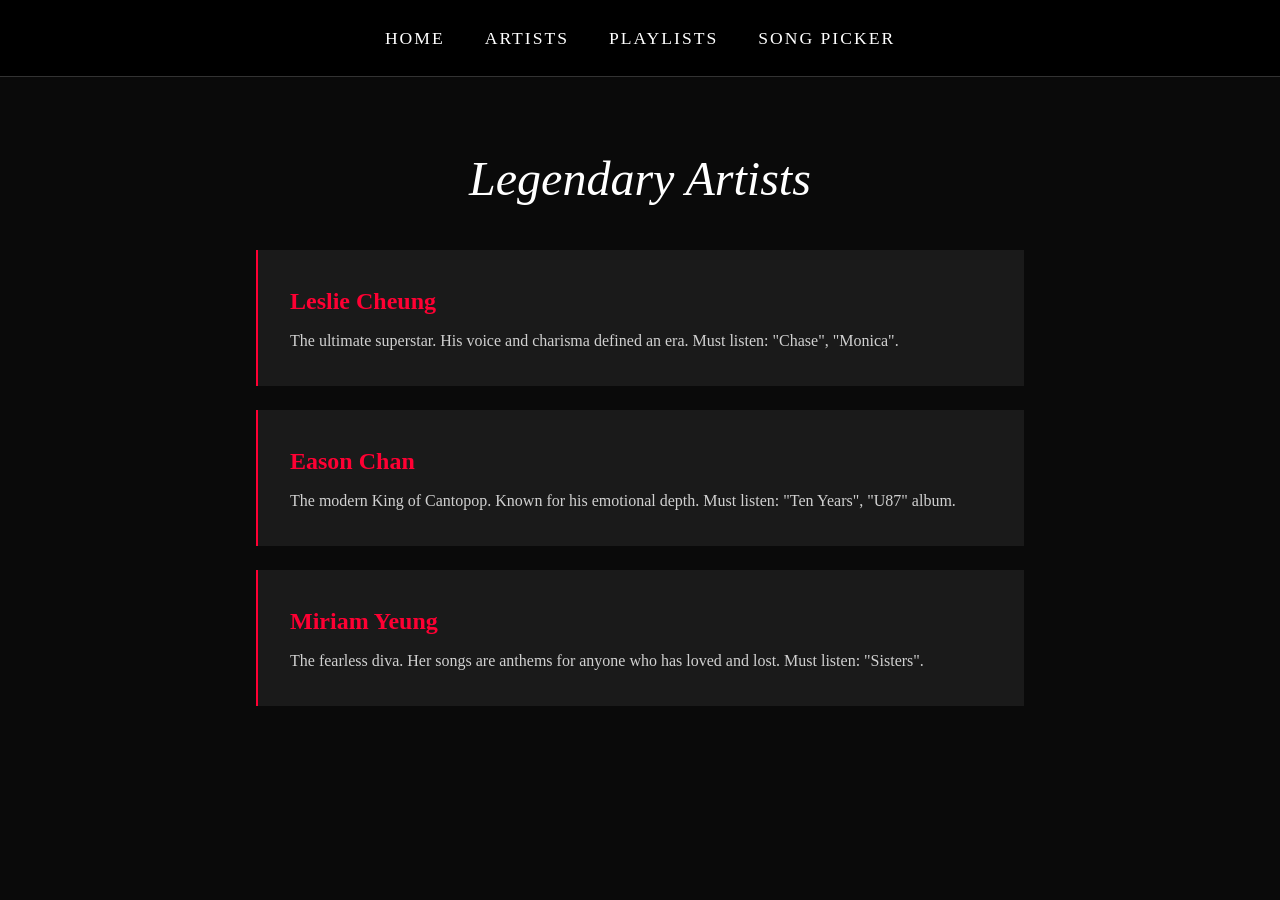
==== artists.html @ dc7f7a0a "Initial commit: Cantopop music website" ====
<!DOCTYPE html>
<html lang="en">
<head>
    <meta charset="UTF-8"><meta name="viewport" content="width=device-width, initial-scale=1.0">
    <title>Artists - Echoes of Hong Kong</title><link rel="stylesheet" href="style.css">
</head>
<body>
    <nav>
        <a href="index.html">Home</a>
        <a href="artists.html">Artists</a>
        <a href="playlists.html">Playlists</a>
        <a href="song-picker.html">Song Picker</a>
    </nav>
    <div class="container">
        <h1>Legendary Artists</h1>
        <div class="card">
            <h2>Leslie Cheung</h2>
            <p>The ultimate superstar. His voice and charisma defined an era. Must listen: "Chase", "Monica".</p>
        </div>
        <div class="card">
            <h2>Eason Chan</h2>
            <p>The modern King of Cantopop. Known for his emotional depth. Must listen: "Ten Years", "U87" album.</p>
        </div>
        <div class="card">
            <h2>Miriam Yeung</h2>
            <p>The fearless diva. Her songs are anthems for anyone who has loved and lost. Must listen: "Sisters".</p>
        </div>
    </div>
</body>
</html>
---- style.css ----
:root {
    --bg-color: #0a0a0a;
    --text-color: #d1d1d1;
    --primary-color: #ff0033;
    --secondary-color: #1a1a1a;
}
* { box-sizing: border-box; margin: 0; padding: 0; font-family: 'Times New Roman', serif; }
body { background-color: var(--bg-color); color: var(--text-color); line-height: 1.6; }
nav { background-color: #000; padding: 1.5rem; display: flex; justify-content: center; gap: 40px; border-bottom: 1px solid #333; }
nav a { color: #fff; text-decoration: none; font-size: 1.1rem; letter-spacing: 2px; text-transform: uppercase; transition: color 0.3s; }
nav a:hover { color: var(--primary-color); }
.container { max-width: 800px; margin: 4rem auto; padding: 0 1rem; }
h1 { color: #fff; font-size: 3rem; margin-bottom: 2rem; text-align: center; font-weight: normal; font-style: italic; }
h2 { color: var(--primary-color); margin-bottom: 0.5rem; font-size: 1.5rem; }
.card { background: var(--secondary-color); padding: 2rem; margin-bottom: 1.5rem; border-left: 2px solid var(--primary-color); }
button { padding: 10px 30px; background: transparent; color: var(--primary-color); font-size: 1rem; font-weight: bold; border: 1px solid var(--primary-color); cursor: pointer; transition: all 0.3s; font-family: inherit; text-transform: uppercase; letter-spacing: 2px; }
button:hover { background: var(--primary-color); color: #000; }
@media (max-width: 600px) { nav { flex-direction: column; align-items: center; gap: 15px; } }
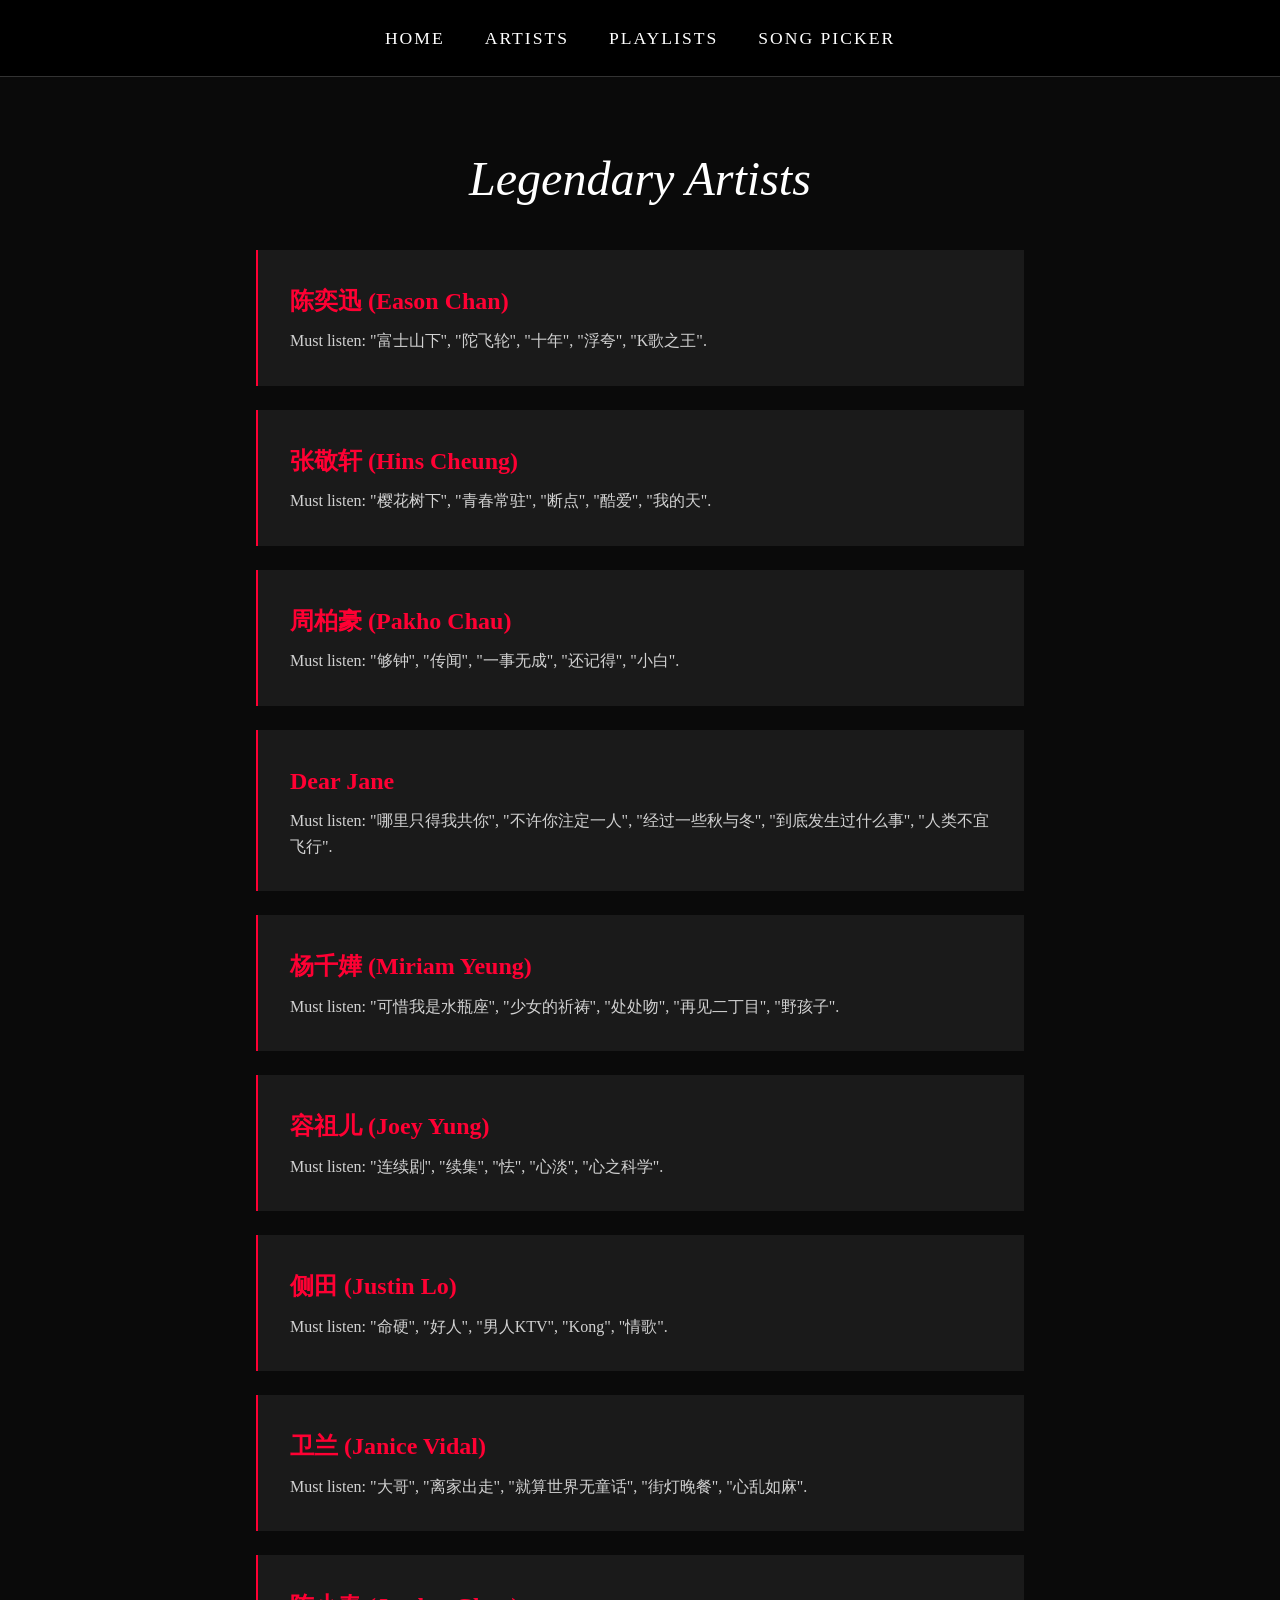
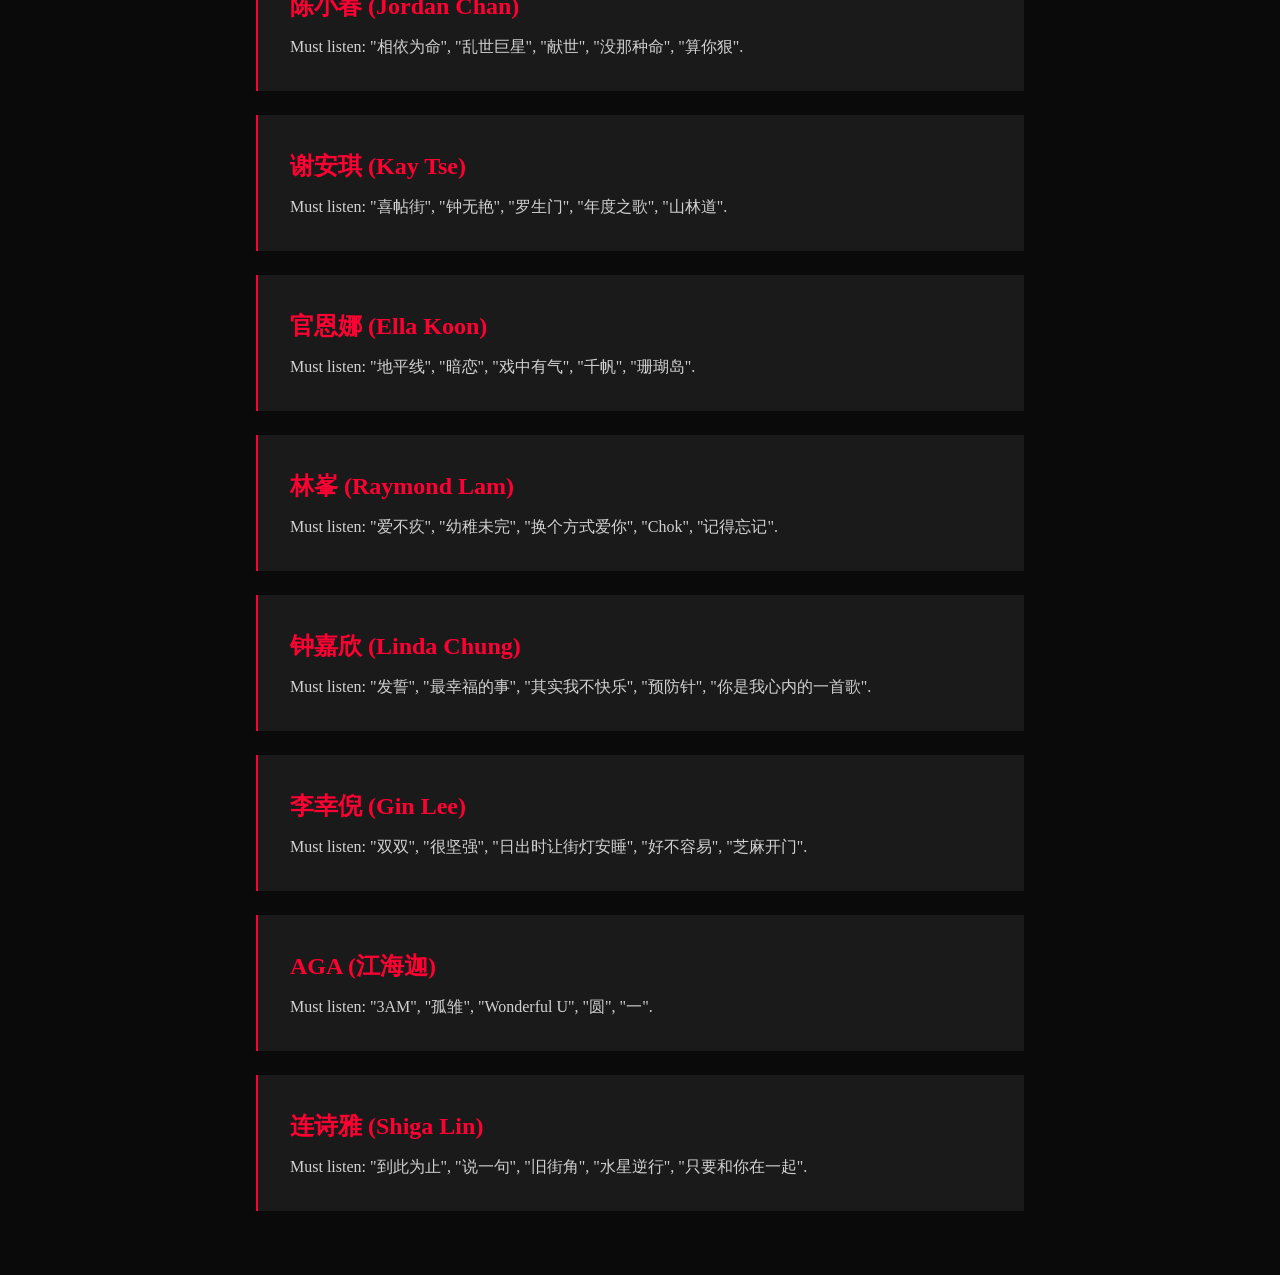
==== commit c040109c: "Final code submission for music website" ====
--- a/artists.html
+++ b/artists.html
@@ -13,17 +13,70 @@
     </nav>
     <div class="container">
         <h1>Legendary Artists</h1>
+        
         <div class="card">
-            <h2>Leslie Cheung</h2>
-            <p>The ultimate superstar. His voice and charisma defined an era. Must listen: "Chase", "Monica".</p>
+            <h2>陈奕迅 (Eason Chan)</h2>
+            <p>Must listen: "富士山下", "陀飞轮", "十年", "浮夸", "K歌之王".</p>
         </div>
         <div class="card">
-            <h2>Eason Chan</h2>
-            <p>The modern King of Cantopop. Known for his emotional depth. Must listen: "Ten Years", "U87" album.</p>
+            <h2>张敬轩 (Hins Cheung)</h2>
+            <p>Must listen: "樱花树下", "青春常驻", "断点", "酷爱", "我的天".</p>
         </div>
         <div class="card">
-            <h2>Miriam Yeung</h2>
-            <p>The fearless diva. Her songs are anthems for anyone who has loved and lost. Must listen: "Sisters".</p>
+            <h2>周柏豪 (Pakho Chau)</h2>
+            <p>Must listen: "够钟", "传闻", "一事无成", "还记得", "小白".</p>
+        </div>
+        <div class="card">
+            <h2>Dear Jane</h2>
+            <p>Must listen: "哪里只得我共你", "不许你注定一人", "经过一些秋与冬", "到底发生过什么事", "人类不宜飞行".</p>
+        </div>
+        <div class="card">
+            <h2>杨千嬅 (Miriam Yeung)</h2>
+            <p>Must listen: "可惜我是水瓶座", "少女的祈祷", "处处吻", "再见二丁目", "野孩子".</p>
+        </div>
+        <div class="card">
+            <h2>容祖儿 (Joey Yung)</h2>
+            <p>Must listen: "连续剧", "续集", "怯", "心淡", "心之科学".</p>
+        </div>
+        <div class="card">
+            <h2>侧田 (Justin Lo)</h2>
+            <p>Must listen: "命硬", "好人", "男人KTV", "Kong", "情歌".</p>
+        </div>
+        <div class="card">
+            <h2>卫兰 (Janice Vidal)</h2>
+            <p>Must listen: "大哥", "离家出走", "就算世界无童话", "街灯晚餐", "心乱如麻".</p>
+        </div>
+        <div class="card">
+            <h2>陈小春 (Jordan Chan)</h2>
+            <p>Must listen: "相依为命", "乱世巨星", "献世", "没那种命", "算你狠".</p>
+        </div>
+        <div class="card">
+            <h2>谢安琪 (Kay Tse)</h2>
+            <p>Must listen: "喜帖街", "钟无艳", "罗生门", "年度之歌", "山林道".</p>
+        </div>
+        <div class="card">
+            <h2>官恩娜 (Ella Koon)</h2>
+            <p>Must listen: "地平线", "暗恋", "戏中有气", "千帆", "珊瑚岛".</p>
+        </div>
+        <div class="card">
+            <h2>林峯 (Raymond Lam)</h2>
+            <p>Must listen: "爱不疚", "幼稚未完", "换个方式爱你", "Chok", "记得忘记".</p>
+        </div>
+        <div class="card">
+            <h2>钟嘉欣 (Linda Chung)</h2>
+            <p>Must listen: "发誓", "最幸福的事", "其实我不快乐", "预防针", "你是我心内的一首歌".</p>
+        </div>
+        <div class="card">
+            <h2>李幸倪 (Gin Lee)</h2>
+            <p>Must listen: "双双", "很坚强", "日出时让街灯安睡", "好不容易", "芝麻开门".</p>
+        </div>
+        <div class="card">
+            <h2>AGA (江海迦)</h2>
+            <p>Must listen: "3AM", "孤雏", "Wonderful U", "圆", "一".</p>
+        </div>
+        <div class="card">
+            <h2>连诗雅 (Shiga Lin)</h2>
+            <p>Must listen: "到此为止", "说一句", "旧街角", "水星逆行", "只要和你在一起".</p>
         </div>
     </div>
 </body>
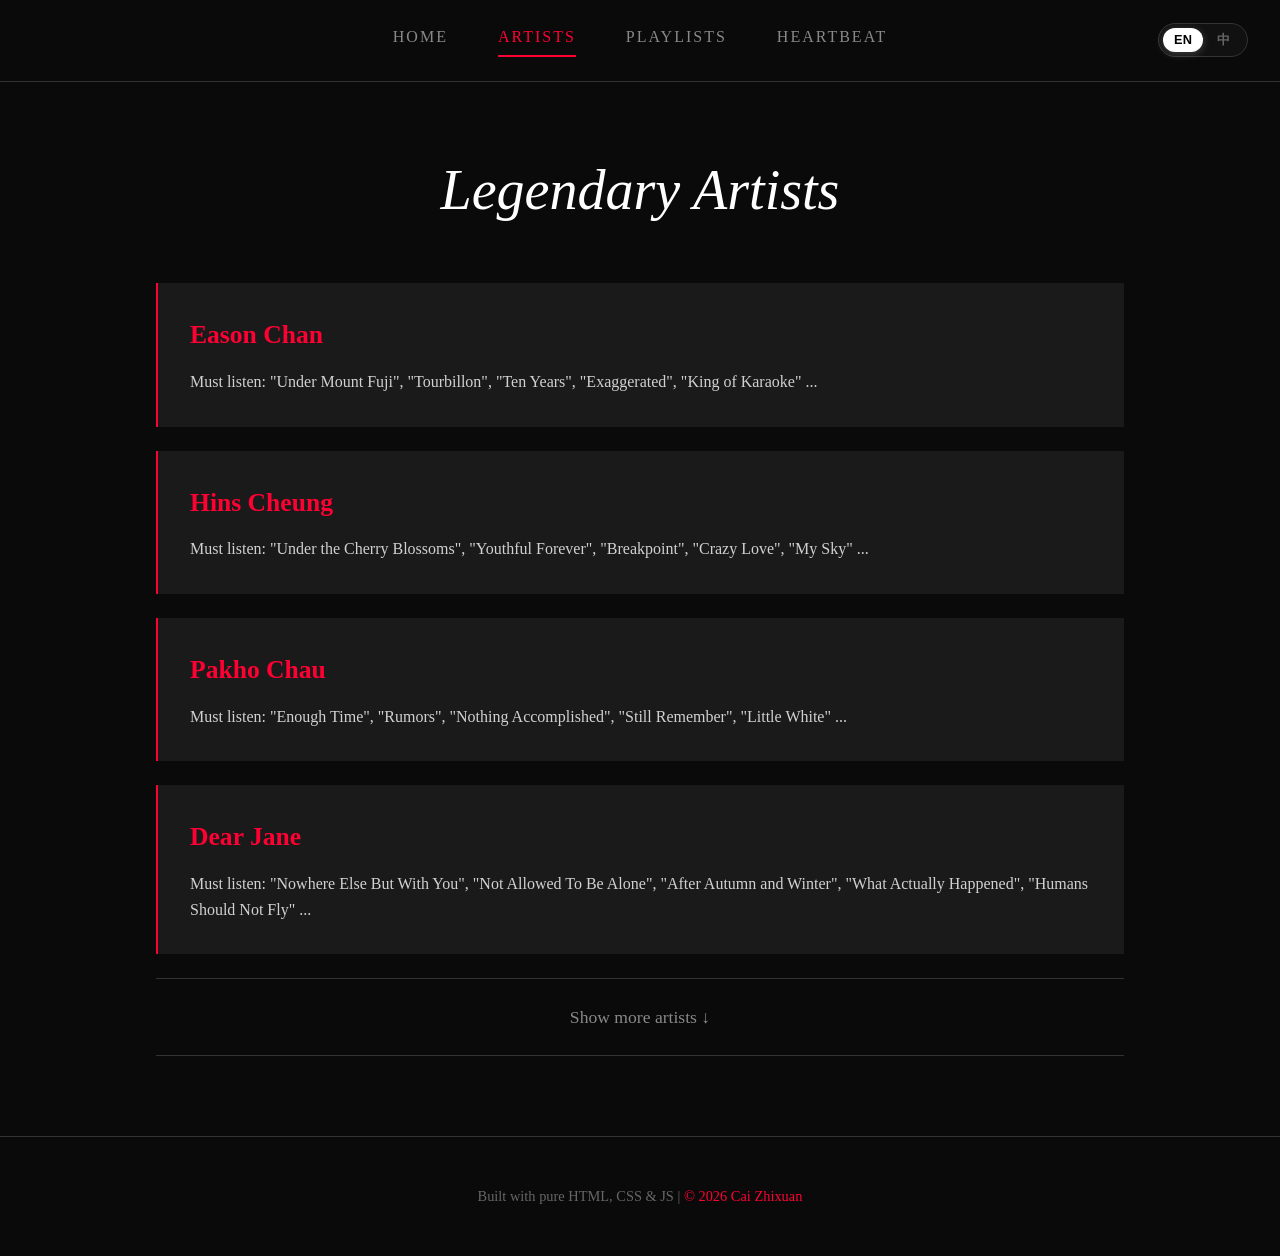
==== commit ed8fefed: "Fix final layout and add images" ====
--- a/artists.html
+++ b/artists.html
@@ -2,82 +2,93 @@
 <html lang="en">
 <head>
     <meta charset="UTF-8"><meta name="viewport" content="width=device-width, initial-scale=1.0">
-    <title>Artists - Echoes of Hong Kong</title><link rel="stylesheet" href="style.css">
+    <title>Artists - Echoes of Hong Kong</title>
+    <link rel="icon" href="data:image/svg+xml,<svg xmlns=%22http://www.w3.org/2000/svg%22 viewBox=%220 0 100 100%22><text y=%22.9em%22 font-size=%2290%22>🎵</text></svg>">
+    <link rel="stylesheet" href="style.css">
 </head>
 <body>
     <nav>
-        <a href="index.html">Home</a>
-        <a href="artists.html">Artists</a>
-        <a href="playlists.html">Playlists</a>
-        <a href="song-picker.html">Song Picker</a>
+        <div class="nav-links">
+            <a href="index.html" data-en="Home" data-zh="首页">Home</a>
+            <a href="artists.html" class="active" data-en="Artists" data-zh="歌手">Artists</a>
+            <a href="playlists.html" data-en="Playlists" data-zh="歌单">Playlists</a>
+            <a href="song-picker.html" data-en="Heartbeat" data-zh="心动模式">Heartbeat</a>
+        </div>
+        <div id="lang-toggle" class="lang-switch">
+            <div id="switch-en" class="lang-option active">EN</div>
+            <div id="switch-zh" class="lang-option">中</div>
+        </div>
     </nav>
     <div class="container">
-        <h1>Legendary Artists</h1>
+        <h1 data-en="Legendary Artists" data-zh="传奇歌手">Legendary Artists</h1>
         
-        <div class="card">
-            <h2>陈奕迅 (Eason Chan)</h2>
-            <p>Must listen: "富士山下", "陀飞轮", "十年", "浮夸", "K歌之王".</p>
+        <div class="card"><h2 data-en="Eason Chan" data-zh="陈奕迅">Eason Chan</h2><p data-en="Must listen: &quot;Under Mount Fuji&quot;, &quot;Tourbillon&quot;, &quot;Ten Years&quot;, &quot;Exaggerated&quot;, &quot;King of Karaoke&quot; ..." data-zh="必听: &quot;富士山下&quot;, &quot;陀飞轮&quot;, &quot;十年&quot;, &quot;浮夸&quot;, &quot;K歌之王&quot; ...">Must listen: "富士山下", "陀飞轮", "十年", "浮夸", "K歌之王" ...</p></div>
+        <div class="card"><h2 data-en="Hins Cheung" data-zh="张敬轩">Hins Cheung</h2><p data-en="Must listen: &quot;Under the Cherry Blossoms&quot;, &quot;Youthful Forever&quot;, &quot;Breakpoint&quot;, &quot;Crazy Love&quot;, &quot;My Sky&quot; ..." data-zh="必听: &quot;樱花树下&quot;, &quot;青春常驻&quot;, &quot;断点&quot;, &quot;酷爱&quot;, &quot;我的天&quot; ...">Must listen: "樱花树下", "青春常驻", "断点", "酷爱", "我的天" ...</p></div>
+        <div class="card"><h2 data-en="Pakho Chau" data-zh="周柏豪">Pakho Chau</h2><p data-en="Must listen: &quot;Enough Time&quot;, &quot;Rumors&quot;, &quot;Nothing Accomplished&quot;, &quot;Still Remember&quot;, &quot;Little White&quot; ..." data-zh="必听: &quot;够钟&quot;, &quot;传闻&quot;, &quot;一事无成&quot;, &quot;还记得&quot;, &quot;小白&quot; ...">Must listen: "够钟", "传闻", "一事无成", "还记得", "小白" ...</p></div>
+        <div class="card"><h2 data-en="Dear Jane" data-zh="Dear Jane">Dear Jane</h2><p data-en="Must listen: &quot;Nowhere Else But With You&quot;, &quot;Not Allowed To Be Alone&quot;, &quot;After Autumn and Winter&quot;, &quot;What Actually Happened&quot;, &quot;Humans Should Not Fly&quot; ..." data-zh="必听: &quot;哪里只得我共你&quot;, &quot;不许你注定一人&quot;, &quot;经过一些秋与冬&quot;, &quot;到底发生过什么事&quot;, &quot;人类不宜飞行&quot; ...">Must listen: "哪里只得我共你", "不许你注定一人", "经过一些秋与冬", "到底发生过什么事", "人类不宜飞行" ...</p></div>
+
+        <div id="load-more-btn" class="load-more-trigger" onclick="toggleMoreArtists()">
+            <span data-en="Show more artists ↓" data-zh="查看更多歌手 ↓">Show more artists ↓</span>
         </div>
-        <div class="card">
-            <h2>张敬轩 (Hins Cheung)</h2>
-            <p>Must listen: "樱花树下", "青春常驻", "断点", "酷爱", "我的天".</p>
-        </div>
-        <div class="card">
-            <h2>周柏豪 (Pakho Chau)</h2>
-            <p>Must listen: "够钟", "传闻", "一事无成", "还记得", "小白".</p>
-        </div>
-        <div class="card">
-            <h2>Dear Jane</h2>
-            <p>Must listen: "哪里只得我共你", "不许你注定一人", "经过一些秋与冬", "到底发生过什么事", "人类不宜飞行".</p>
-        </div>
-        <div class="card">
-            <h2>杨千嬅 (Miriam Yeung)</h2>
-            <p>Must listen: "可惜我是水瓶座", "少女的祈祷", "处处吻", "再见二丁目", "野孩子".</p>
-        </div>
-        <div class="card">
-            <h2>容祖儿 (Joey Yung)</h2>
-            <p>Must listen: "连续剧", "续集", "怯", "心淡", "心之科学".</p>
-        </div>
-        <div class="card">
-            <h2>侧田 (Justin Lo)</h2>
-            <p>Must listen: "命硬", "好人", "男人KTV", "Kong", "情歌".</p>
-        </div>
-        <div class="card">
-            <h2>卫兰 (Janice Vidal)</h2>
-            <p>Must listen: "大哥", "离家出走", "就算世界无童话", "街灯晚餐", "心乱如麻".</p>
-        </div>
-        <div class="card">
-            <h2>陈小春 (Jordan Chan)</h2>
-            <p>Must listen: "相依为命", "乱世巨星", "献世", "没那种命", "算你狠".</p>
-        </div>
-        <div class="card">
-            <h2>谢安琪 (Kay Tse)</h2>
-            <p>Must listen: "喜帖街", "钟无艳", "罗生门", "年度之歌", "山林道".</p>
-        </div>
-        <div class="card">
-            <h2>官恩娜 (Ella Koon)</h2>
-            <p>Must listen: "地平线", "暗恋", "戏中有气", "千帆", "珊瑚岛".</p>
-        </div>
-        <div class="card">
-            <h2>林峯 (Raymond Lam)</h2>
-            <p>Must listen: "爱不疚", "幼稚未完", "换个方式爱你", "Chok", "记得忘记".</p>
-        </div>
-        <div class="card">
-            <h2>钟嘉欣 (Linda Chung)</h2>
-            <p>Must listen: "发誓", "最幸福的事", "其实我不快乐", "预防针", "你是我心内的一首歌".</p>
-        </div>
-        <div class="card">
-            <h2>李幸倪 (Gin Lee)</h2>
-            <p>Must listen: "双双", "很坚强", "日出时让街灯安睡", "好不容易", "芝麻开门".</p>
-        </div>
-        <div class="card">
-            <h2>AGA (江海迦)</h2>
-            <p>Must listen: "3AM", "孤雏", "Wonderful U", "圆", "一".</p>
-        </div>
-        <div class="card">
-            <h2>连诗雅 (Shiga Lin)</h2>
-            <p>Must listen: "到此为止", "说一句", "旧街角", "水星逆行", "只要和你在一起".</p>
+
+        <div id="more-artists-container" class="more-artists-content" style="display: none;">
+            <div class="card"><h2 data-en="Miriam Yeung" data-zh="杨千嬅">Miriam Yeung</h2><p data-en="Must listen: &quot;Aquarius&quot;, &quot;Girl's Prayer&quot;, &quot;Kisses Everywhere&quot;, &quot;Goodbye Yau Ma Tei&quot;, &quot;Wild Child&quot; ..." data-zh="必听: &quot;可惜我是水瓶座&quot;, &quot;少女的祈祷&quot;, &quot;处处吻&quot;, &quot;再见二丁目&quot;, &quot;野孩子&quot; ...">Must listen: "可惜我是水瓶座", "少女的祈祷", "处处吻", "再见二丁目", "野孩子" ...</p></div>
+            <div class="card"><h2 data-en="Joey Yung" data-zh="容祖儿">Joey Yung</h2><p data-en="Must listen: &quot;Serial Drama&quot;, &quot;Sequel&quot;, &quot;Timid&quot;, &quot;Fading Heart&quot;, &quot;Science of the Heart&quot; ..." data-zh="必听: &quot;连续剧&quot;, &quot;续集&quot;, &quot;怯&quot;, &quot;心淡&quot;, &quot;心之科学&quot; ...">Must listen: "连续剧", "续集", "怯", "心淡", "心之科学" ...</p></div>
+            <div class="card"><h2 data-en="Justin Lo" data-zh="侧田">Justin Lo</h2><p data-en="Must listen: &quot;Tough Life&quot;, &quot;Good Guy&quot;, &quot;Men's KTV&quot;, &quot;Kong&quot;, &quot;Love Song&quot; ..." data-zh="必听: &quot;命硬&quot;, &quot;好人&quot;, &quot;男人KTV&quot;, &quot;Kong&quot;, &quot;情歌&quot; ...">Must listen: "命硬", "好人", "男人KTV", "Kong", "情歌" ...</p></div>
+            <div class="card"><h2 data-en="Janice Vidal" data-zh="卫兰">Janice Vidal</h2><p data-en="Must listen: &quot;Big Brother&quot;, &quot;Run Away&quot;, &quot;Even If the World Has No Fairy Tales&quot;, &quot;Dinner Under Streetlights&quot;, &quot;Messy Heart&quot; ..." data-zh="必听: &quot;大哥&quot;, &quot;离家出走&quot;, &quot;就算世界无童话&quot;, &quot;街灯晚餐&quot;, &quot;心乱如麻&quot; ...">Must listen: "大哥", "离家出走", "就算世界无童话", "街灯晚餐", "心乱如麻" ...</p></div>
+            <div class="card"><h2 data-en="Jordan Chan" data-zh="陈小春">Jordan Chan</h2><p data-en="Must listen: &quot;Dependent on Each Other&quot;, &quot;Superstar of Chaos&quot;, &quot;Dedication&quot;, &quot;Not That Kind of Fate&quot;, &quot;You Are Ruthless&quot; ..." data-zh="必听: &quot;相依为命&quot;, &quot;乱世巨星&quot;, &quot;献世&quot;, &quot;没那种命&quot;, &quot;算你狠&quot; ...">Must listen: "相依为命", "乱世巨星", "献世", "没那种命", "算你狠" ...</p></div>
+            <div class="card"><h2 data-en="Kay Tse" data-zh="谢安琪">Kay Tse</h2><p data-en="Must listen: &quot;Wedding Invitation Street&quot;, &quot;Zhong Wu Yan&quot;, &quot;Rashomon&quot;, &quot;Song of the Year&quot;, &quot;Mountain Forest Road&quot; ..." data-zh="必听: &quot;喜帖街&quot;, &quot;钟无艳&quot;, &quot;罗生门&quot;, &quot;年度之歌&quot;, &quot;山林道&quot; ...">Must listen: "喜帖街", "钟无艳", "罗生门", "年度之歌", "山林道" ...</p></div>
+            <div class="card"><h2 data-en="Ella Koon" data-zh="官恩娜">Ella Koon</h2><p data-en="Must listen: &quot;Horizon&quot;, &quot;Secret Crush&quot;, &quot;Drama in the Air&quot;, &quot;Thousand Sails&quot;, &quot;Coral Island&quot; ..." data-zh="必听: &quot;地平线&quot;, &quot;暗恋&quot;, &quot;戏中有气&quot;, &quot;千帆&quot;, &quot;珊瑚岛&quot; ...">Must listen: "地平线", "暗恋", "戏中有气", "千帆", "珊瑚岛" ...</p></div>
+            <div class="card"><h2 data-en="Raymond Lam" data-zh="林峯">Raymond Lam</h2><p data-en="Must listen: &quot;Love Without Guilt&quot;, &quot;Unfinished Childhood&quot;, &quot;Love You Differently&quot;, &quot;Chok&quot;, &quot;Remember to Forget&quot; ..." data-zh="必听: &quot;爱不疚&quot;, &quot;幼稚未完&quot;, &quot;换个方式爱你&quot;, &quot;Chok&quot;, &quot;记得忘记&quot; ...">Must listen: "爱不疚", "幼稚未完", "换个方式爱你", "Chok", "记得忘记" ...</p></div>
+            <div class="card"><h2 data-en="Linda Chung" data-zh="钟嘉欣">Linda Chung</h2><p data-en="Must listen: &quot;Swear&quot;, &quot;The Happiest Thing&quot;, &quot;Actually I'm Not Happy&quot;, &quot;Vaccine&quot;, &quot;A Song in My Heart&quot; ..." data-zh="必听: &quot;发誓&quot;, &quot;最幸福的事&quot;, &quot;其实我不快乐&quot;, &quot;预防针&quot;, &quot;你是我心内的一首歌&quot; ...">Must listen: "发誓", "最幸福的事", "其实我不快乐", "预防针", "你是我心内的一首歌" ...</p></div>
+            <div class="card"><h2 data-en="Gin Lee" data-zh="李幸倪">Gin Lee</h2><p data-en="Must listen: &quot;Double&quot;, &quot;Strong&quot;, &quot;Let the Streetlights Sleep at Sunrise&quot;, &quot;Not Easy&quot;, &quot;Open Sesame&quot; ..." data-zh="必听: &quot;双双&quot;, &quot;很坚强&quot;, &quot;日出时让街灯安睡&quot;, &quot;好不容易&quot;, &quot;芝麻开门&quot; ...">Must listen: "双双", "很坚强", "日出时让街灯安睡", "好不容易", "芝麻开门" ...</p></div>
+            <div class="card"><h2 data-en="AGA" data-zh="AGA">AGA</h2><p data-en="Must listen: &quot;3AM&quot;, &quot;Lone Chick&quot;, &quot;Wonderful U&quot;, &quot;Circle&quot;, &quot;One&quot; ..." data-zh="必听: &quot;3AM&quot;, &quot;孤雏&quot;, &quot;Wonderful U&quot;, &quot;圆&quot;, &quot;一&quot; ...">Must listen: "3AM", "孤雏", "Wonderful U", "圆", "一" ...</p></div>
+            <div class="card"><h2 data-en="Shiga Lin" data-zh="连诗雅">Shiga Lin</h2><p data-en="Must listen: &quot;Stop Here&quot;, &quot;Say a Word&quot;, &quot;Old Street Corner&quot;, &quot;Mercury Retrograde&quot;, &quot;As Long As I'm With You&quot; ..." data-zh="必听: &quot;到此为止&quot;, &quot;说一句&quot;, &quot;旧街角&quot;, &quot;水星逆行&quot;, &quot;只要和你在一起&quot; ...">Must listen: "到此为止", "说一句", "旧街角", "水星逆行", "只要和你在一起" ...</p></div>
+            
+            <div class="load-more-trigger" onclick="toggleMoreArtists()">
+                <span data-en="Show less ↑" data-zh="收起列表 ↑">Show less ↑</span>
+            </div>
         </div>
     </div>
+    <footer><p>Built with pure HTML, CSS & JS | <span>&copy; 2026 Cai Zhixuan</span></p></footer>
+    <script>
+        let currentLang = localStorage.getItem('siteLang') || 'en';
+        function updateLangBtn() {
+            const enOption = document.getElementById('switch-en');
+            const zhOption = document.getElementById('switch-zh');
+            if (currentLang === 'en') {
+                enOption.classList.add('active');
+                zhOption.classList.remove('active');
+            } else {
+                enOption.classList.remove('active');
+                zhOption.classList.add('active');
+            }
+        }
+        function applyLanguage(lang) {
+            document.querySelectorAll('[data-en][data-zh]').forEach(el => {
+                el.innerHTML = lang === 'en' ? el.getAttribute('data-en') : el.getAttribute('data-zh');
+            });
+            updateLangBtn();
+        }
+        applyLanguage(currentLang);
+        document.getElementById('lang-toggle').addEventListener('click', () => {
+            currentLang = currentLang === 'en' ? 'zh' : 'en';
+            localStorage.setItem('siteLang', currentLang);
+            applyLanguage(currentLang);
+        });
+
+        function toggleMoreArtists() {
+            const container = document.getElementById('more-artists-container');
+            const topBtn = document.getElementById('load-more-btn');
+            if (container.style.display === 'none') {
+                container.style.display = 'block';
+                topBtn.style.display = 'none';
+            } else {
+                container.style.display = 'none';
+                topBtn.style.display = 'block';
+                topBtn.scrollIntoView({ behavior: 'smooth', block: 'center' });
+            }
+        }
+    </script>
 </body>
 </html>
--- a/style.css
+++ b/style.css
@@ -3,16 +3,112 @@
     --text-color: #d1d1d1;
     --primary-color: #ff0033;
     --secondary-color: #1a1a1a;
+    --border-color: #333;
 }
+html { scroll-behavior: smooth; }
 * { box-sizing: border-box; margin: 0; padding: 0; font-family: 'Times New Roman', serif; }
-body { background-color: var(--bg-color); color: var(--text-color); line-height: 1.6; }
-nav { background-color: #000; padding: 1.5rem; display: flex; justify-content: center; gap: 40px; border-bottom: 1px solid #333; }
-nav a { color: #fff; text-decoration: none; font-size: 1.1rem; letter-spacing: 2px; text-transform: uppercase; transition: color 0.3s; }
-nav a:hover { color: var(--primary-color); }
-.container { max-width: 800px; margin: 4rem auto; padding: 0 1rem; }
-h1 { color: #fff; font-size: 3rem; margin-bottom: 2rem; text-align: center; font-weight: normal; font-style: italic; }
-h2 { color: var(--primary-color); margin-bottom: 0.5rem; font-size: 1.5rem; }
-.card { background: var(--secondary-color); padding: 2rem; margin-bottom: 1.5rem; border-left: 2px solid var(--primary-color); }
-button { padding: 10px 30px; background: transparent; color: var(--primary-color); font-size: 1rem; font-weight: bold; border: 1px solid var(--primary-color); cursor: pointer; transition: all 0.3s; font-family: inherit; text-transform: uppercase; letter-spacing: 2px; }
-button:hover { background: var(--primary-color); color: #000; }
-@media (max-width: 600px) { nav { flex-direction: column; align-items: center; gap: 15px; } }+body { background-color: var(--bg-color); color: var(--text-color); line-height: 1.6; display: flex; flex-direction: column; min-height: 100vh; }
+button, a, .load-more-trigger, .dot, .btn-primary, .btn-secondary, .exit-btn, .lang-switch { cursor: pointer; }
+
+/* 导航栏 */
+nav { background-color: var(--bg-color); padding: 1.5rem 2rem; display: flex; justify-content: center; align-items: center; border-bottom: 1px solid var(--border-color); position: relative; min-height: 80px; }
+.nav-links { display: flex; gap: 50px; }
+nav a { color: #888; text-decoration: none; font-size: 1rem; letter-spacing: 2px; text-transform: uppercase; transition: all 0.3s ease; }
+nav a:hover { color: var(--primary-color); text-shadow: 0 0 8px rgba(255, 0, 51, 0.5); }
+nav a.active { color: var(--primary-color); border-bottom: 2px solid var(--primary-color); padding-bottom: 5px; }
+
+/* 滑动切换开关 */
+.lang-switch { position: absolute; right: 2rem; top: 50%; transform: translateY(-50%); display: flex; background: #111; border: 1px solid #333; border-radius: 20px; padding: 4px; width: 90px; height: 34px; box-sizing: border-box; }
+.lang-option { flex: 1; display: flex; justify-content: center; align-items: center; font-size: 0.8rem; font-family: sans-serif; font-weight: bold; border-radius: 15px; transition: all 0.3s ease; color: #666; user-select: none; }
+.lang-option.active { background: #fff; color: #000; box-shadow: 0 2px 8px rgba(255,255,255,0.2); }
+
+/* 首页排版 */
+.hero-section { display: flex; justify-content: space-between; align-items: center; max-width: 1200px; margin: 0 auto; padding: 6rem 2rem; flex: 1; width: 100%; }
+.hero-text { flex: 1; max-width: 600px; z-index: 2; }
+.tag { display: inline-block; color: #666; font-size: 0.85rem; letter-spacing: 2px; margin-bottom: 2rem; text-transform: uppercase; }
+.hero-text h1 { color: #fff; font-size: 6rem; line-height: 1.1; font-weight: normal; margin-bottom: 1.5rem; letter-spacing: -2px; }
+.subtitle { color: var(--primary-color); font-size: 1.8rem; font-style: italic; font-weight: normal; margin-bottom: 2rem; }
+.hero-text p { color: #aaa; font-size: 1.1rem; line-height: 1.8; margin-bottom: 3rem; max-width: 500px; }
+.hero-actions { display: flex; gap: 20px; align-items: center; }
+.btn-primary { background: #fff; color: #000; text-decoration: none; padding: 12px 24px; font-weight: bold; font-size: 1rem; border-radius: 4px; transition: all 0.3s; }
+.btn-primary:hover { background: var(--primary-color); color: #fff; }
+.btn-secondary { color: #888; text-decoration: none; font-size: 1rem; border-bottom: 1px solid #333; padding-bottom: 2px; transition: all 0.3s; }
+.btn-secondary:hover { color: #fff; border-color: #fff; }
+
+/* 图片轮播 */
+.hero-visual { flex: 1; display: flex; justify-content: flex-end; position: relative; }
+.image-frame { width: 450px; height: 500px; position: relative; border-radius: 8px; overflow: hidden; -webkit-mask-image: linear-gradient(to bottom, transparent 0%, black 10%, black 90%, transparent 100%), linear-gradient(to left, transparent 0%, black 15%); mask-image: linear-gradient(to bottom, transparent 0%, black 10%, black 90%, transparent 100%), linear-gradient(to left, transparent 0%, black 15%); -webkit-mask-composite: source-in; mask-composite: intersect; }
+.slider { width: 100%; height: 100%; position: relative; }
+.slider a { display: block; width: 100%; height: 100%; }
+.slide { position: absolute; top: 0; left: 0; width: 100%; height: 100%; opacity: 0; transition: opacity 0.6s ease-in-out; object-fit: cover; filter: grayscale(20%) contrast(110%) sepia(10%); }
+.slide.active { opacity: 1; z-index: 2; }
+.dots-container { position: absolute; bottom: 20px; left: 50%; transform: translateX(-50%); display: flex; gap: 12px; z-index: 10; }
+.dot { width: 10px; height: 10px; background-color: rgba(255, 255, 255, 0.2); border-radius: 50%; transition: all 0.3s ease; }
+.dot:hover { background-color: rgba(255, 255, 255, 0.5); }
+.dot.active { background-color: var(--primary-color); transform: scale(1.3); box-shadow: 0 0 10px var(--primary-color); }
+
+/* 内页通用 */
+.container { max-width: 1000px; margin: 4rem auto; padding: 0 1rem; flex: 1; width: 100%; }
+.container h1 { color: #fff; font-size: 3.5rem; margin-bottom: 3rem; text-align: center; font-weight: normal; font-style: italic; }
+.container h2 { color: var(--primary-color); margin-bottom: 0.8rem; font-size: 1.6rem; }
+.card { background: var(--secondary-color); padding: 2rem; margin-bottom: 1.5rem; border-left: 2px solid var(--primary-color); transition: transform 0.3s; }
+.card:hover { transform: translateX(5px); }
+.playlist-grid { display: grid; grid-template-columns: 1fr 1fr; gap: 2rem; }
+.playlist-card { background: linear-gradient(145deg, #151515, #0a0a0a); padding: 2.5rem; border: 1px solid #222; border-left: 3px solid var(--primary-color); border-radius: 8px; transition: all 0.3s ease; }
+.playlist-card:hover { transform: translateY(-5px); border-color: #444; border-left-color: var(--primary-color); }
+.playlist-card h2 { color: #fff; font-size: 1.8rem; margin-bottom: 1rem; }
+.playlist-card p { color: #aaa; font-size: 1rem; line-height: 1.8; }
+.load-more-trigger { text-align: center; padding: 1.5rem; margin-top: 1rem; margin-bottom: 1rem; border-top: 1px solid #333; border-bottom: 1px solid #333; color: #888; font-size: 1.1rem; transition: all 0.3s; }
+.load-more-trigger:hover { color: var(--primary-color); border-color: var(--primary-color); }
+.more-artists-content { animation: fadeIn 0.5s ease-in-out; }
+@keyframes fadeIn { from { opacity: 0; transform: translateY(-10px); } to { opacity: 1; transform: translateY(0); } }
+
+/* --- 心动模式 (修复伸缩问题) --- */
+.heartbeat-card { background: linear-gradient(145deg, #151515, #0a0a0a); border: 1px solid #222; border-left: 2px solid var(--primary-color); border-radius: 8px; padding: 4rem 2rem; max-width: 700px; margin: 0 auto; box-shadow: 0 10px 30px rgba(0,0,0,0.3); }
+.action-group { display: flex; justify-content: center; align-items: center; gap: 20px; }
+.main-btn { padding: 15px 40px; background: transparent; color: #fff; font-size: 1.1rem; border: 1px solid #fff; border-radius: 4px; transition: all 0.3s; letter-spacing: 2px; -webkit-appearance: none; outline: none; }
+.main-btn:hover { background: var(--primary-color); border-color: var(--primary-color); box-shadow: 0 0 15px rgba(255,0,51,0.4); }
+.exit-btn { padding: 10px 20px; background: transparent; color: #666; font-size: 0.9rem; border: 1px solid #333; border-radius: 4px; transition: all 0.3s; -webkit-appearance: none; outline: none; }
+.exit-btn:hover { color: #fff; border-color: #fff; }
+
+/* 核心：给歌名区域固定高度，防止卡片上下抖动 */
+#song-display { 
+    margin: 20px 0 40px 0; 
+    font-size: 2.2rem; 
+    color: #fff; 
+    height: 140px; /* 固定高度 */
+    display: flex; 
+    flex-direction: column; 
+    justify-content: center; 
+    transition: opacity 0.15s ease; 
+}
+
+.vinyl-container { display: flex; justify-content: center; align-items: center; margin: 30px 0; }
+.vinyl { width: 180px; height: 180px; background: repeating-radial-gradient(#000, #000 4px, #111 5px, #000 6px); border-radius: 50%; position: relative; box-shadow: 0 10px 30px rgba(0,0,0,0.8), inset 0 0 20px rgba(255,255,255,0.05); animation: spin 3s linear infinite; animation-play-state: paused; }
+.vinyl::before { content: ''; position: absolute; top: 50%; left: 50%; transform: translate(-50%, -50%); width: 60px; height: 60px; background: var(--primary-color); border-radius: 50%; box-shadow: inset 0 0 10px rgba(0,0,0,0.5); }
+.vinyl::after { content: ''; position: absolute; top: 50%; left: 50%; transform: translate(-50%, -50%); width: 12px; height: 12px; background: #000; border-radius: 50%; }
+.vinyl.playing { animation-play-state: running; }
+@keyframes spin { 100% { transform: rotate(360deg); } }
+
+footer { text-align: center; padding: 3rem 0; color: #666; font-size: 0.9rem; margin-top: auto; border-top: 1px solid var(--border-color); }
+footer span { color: var(--primary-color); }
+
+@media (max-width: 900px) {
+    .hero-section { flex-direction: column; padding: 4rem 2rem; text-align: center; gap: 3rem; }
+    .hero-text h1 { font-size: 4rem; }
+    .hero-text p { margin: 0 auto 2rem auto; }
+    .hero-actions { justify-content: center; }
+    .hero-visual { justify-content: center; width: 100%; }
+    .playlist-grid { grid-template-columns: 1fr; }
+    .image-frame { width: 100%; height: 400px; -webkit-mask-image: none; mask-image: none; }
+}
+@media (max-width: 600px) { 
+    nav { padding: 1rem; } 
+    .nav-links { gap: 15px; flex-wrap: wrap; justify-content: center; width: 90%; margin: 0 auto; }
+    .lang-switch { right: 10px; width: 75px; height: 30px; }
+    .hero-section { padding: 3rem 1rem; gap: 2rem; }
+    .hero-text h1 { font-size: 2.8rem; letter-spacing: 0; }
+    .heartbeat-card { padding: 2rem 1rem; }
+    .action-group { flex-direction: column; width: 100%; }
+    .main-btn, .exit-btn { width: 100%; }
+}
